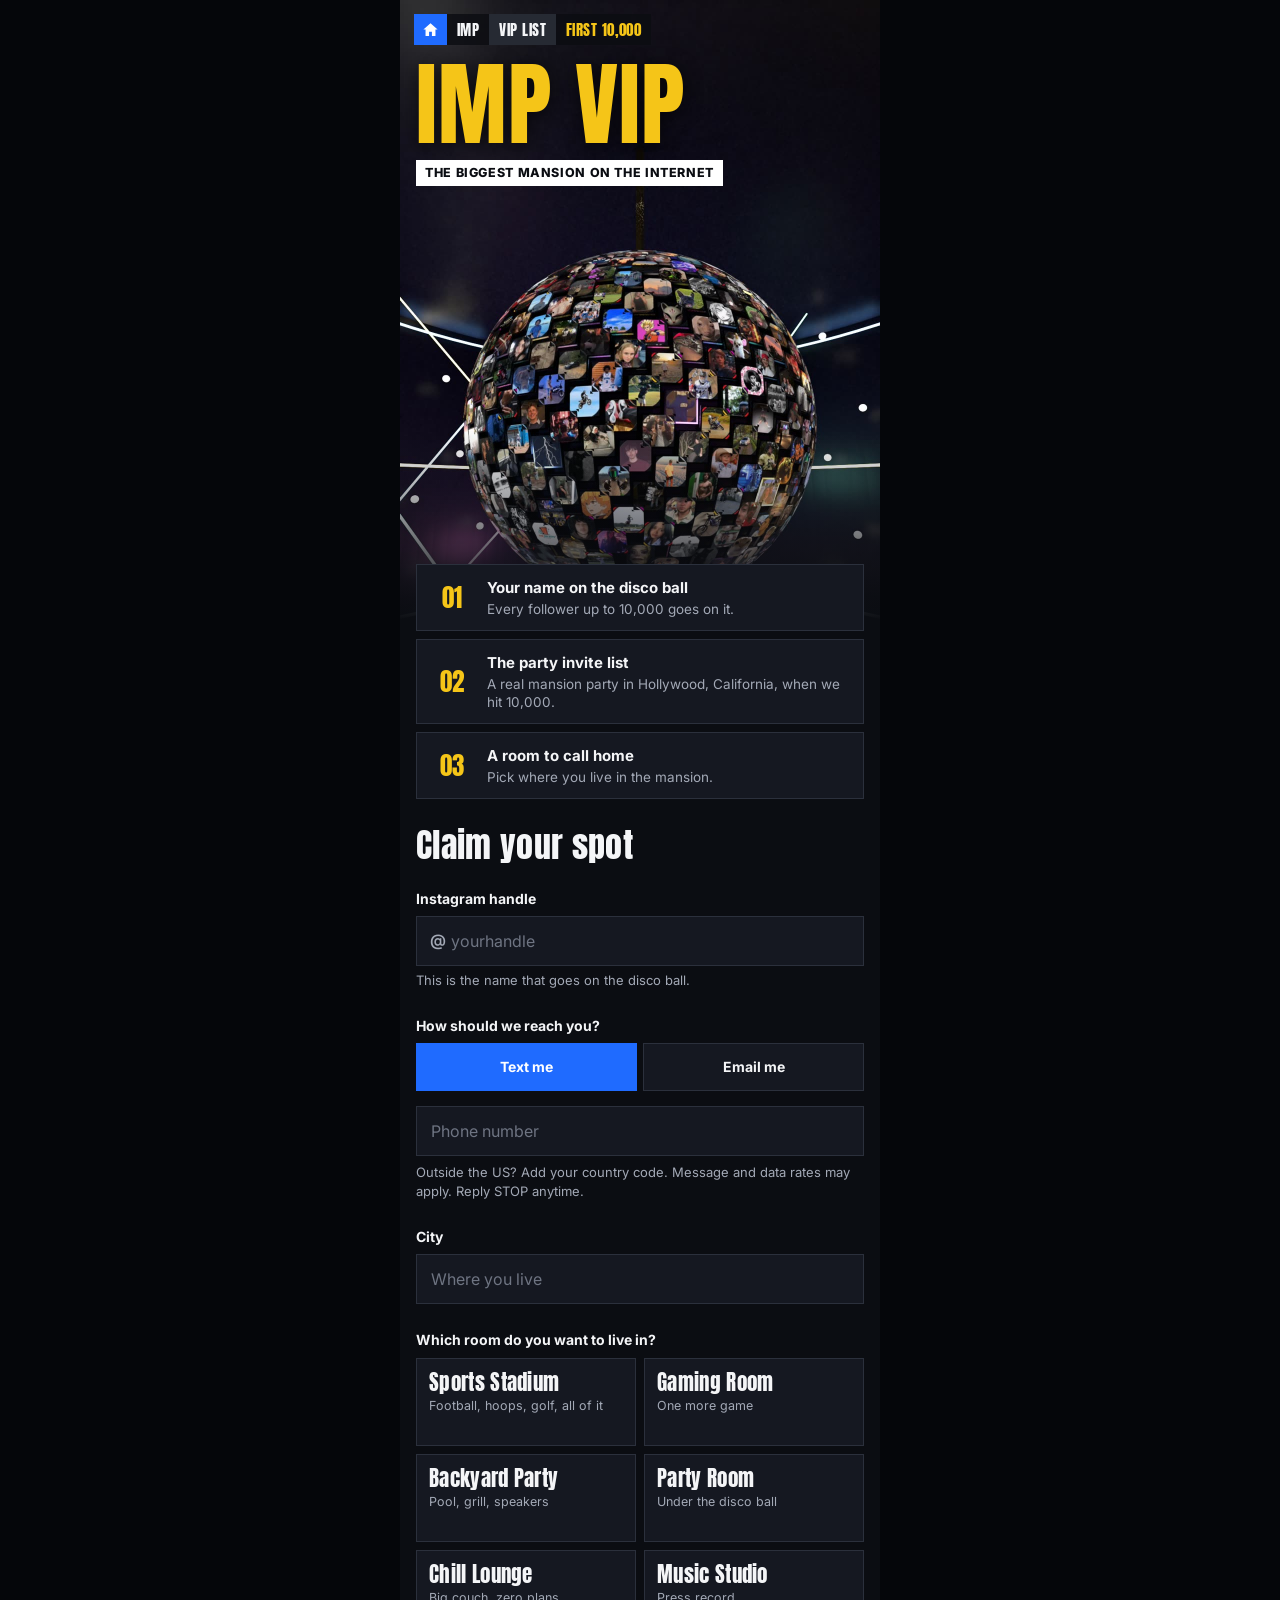
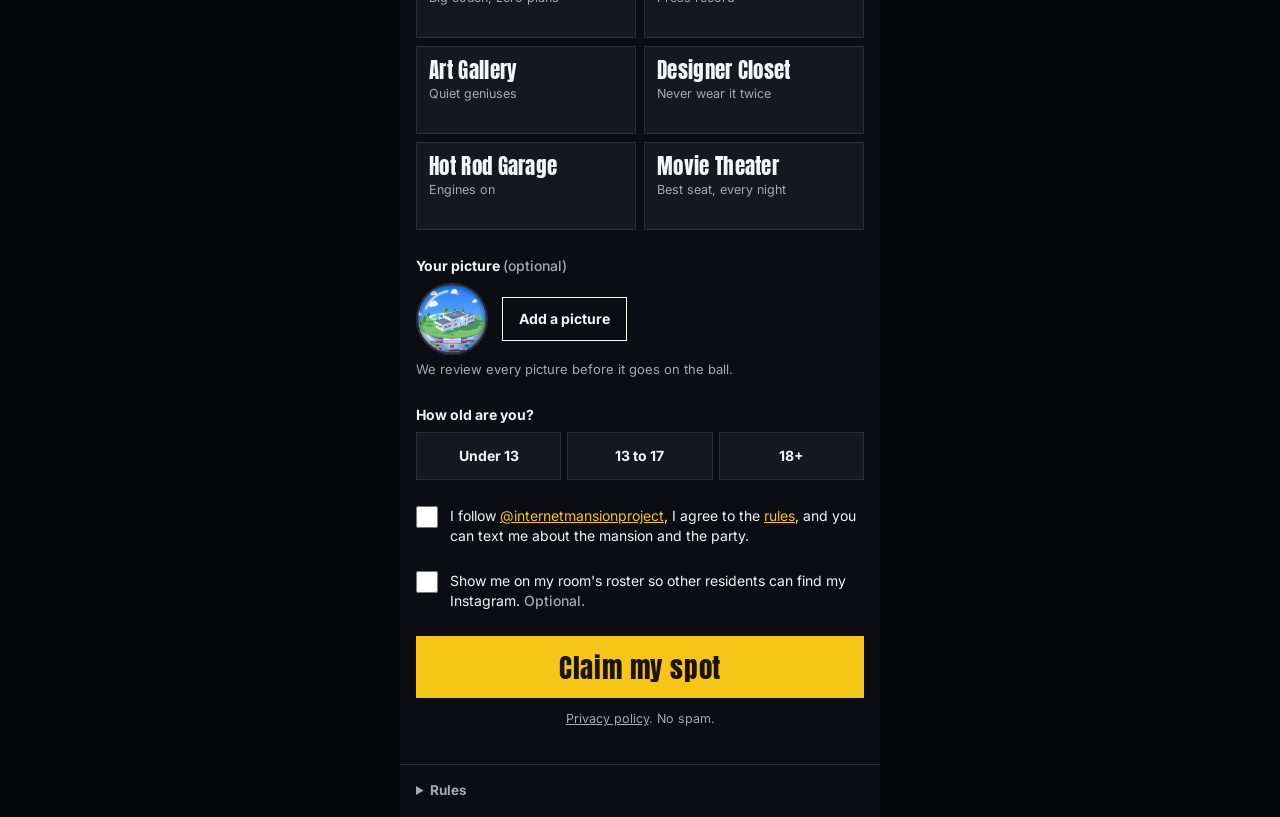
==== index.html @ 6a95fb9f "Publish the IMP VIP signup page Co-Authored-By: Claude Opus 5.5 <noreply@anthropic.com>" ====
<!DOCTYPE html>
<html lang="en">
<head>
<meta charset="utf-8">
<meta name="viewport" content="width=device-width, initial-scale=1, viewport-fit=cover">
<title>Become an IMP VIP | The Internet Mansion Project</title>
<meta name="description" content="The first 10,000 followers go on the giant disco ball and the invite list for a real mansion party in Hollywood.">
<meta property="og:title" content="Become an IMP VIP">
<meta property="og:description" content="The first 10,000 followers go on the giant disco ball and the invite list for a real mansion party in Hollywood.">
<meta property="og:image" content="https://internetmansionproject.com/assets/hero.jpg">
<meta property="og:url" content="https://internetmansionproject.com/">
<meta name="theme-color" content="#0b0d12">
<link rel="icon" href="assets/logo.jpg">
<link rel="preconnect" href="https://fonts.googleapis.com">
<link rel="preconnect" href="https://fonts.gstatic.com" crossorigin>
<link href="https://fonts.googleapis.com/css2?family=Anton&family=Inter:wght@400;500;600;700;800&display=swap" rel="stylesheet">
<style>
  :root {
    --ink: #0b0d12;
    --panel: #151821;
    --line: #2b303c;
    --muted: #a3a9b6;
    --text: #f4f5f7;
    --gold: #f5c518;
    --blue: #1f6bff;
    --red: #ff5a72;
    --display: "Anton", Impact, "Arial Narrow", sans-serif;
    --body: "Inter", -apple-system, BlinkMacSystemFont, "Segoe UI", sans-serif;
  }
  * { box-sizing: border-box; }
  html { -webkit-text-size-adjust: 100%; }
  body { margin: 0; background: #05060a; color: var(--text); font: 400 16px/1.45 var(--body); }
  .page { max-width: 480px; margin: 0 auto; background: var(--ink); min-height: 100vh; overflow: hidden; }
  [hidden] { display: none !important; }

  /* Hero: same big word + white label treatment as the videos */
  .hero { position: relative; height: 620px; background: #05060a url("assets/hero.jpg") center top / cover no-repeat; }
  .hero::after { content: ""; position: absolute; inset: auto 0 0 0; height: 190px; background: linear-gradient(to bottom, rgba(11,13,18,0), var(--ink)); }
  .hud { position: absolute; top: 14px; left: 14px; display: flex; align-items: stretch; font: 400 15px/1 var(--display); letter-spacing: .03em; z-index: 1; }
  .hud span { display: flex; align-items: center; padding: 8px 10px; background: rgba(11,13,18,.82); }
  .hud .home { background: var(--blue); padding: 6px 8px; }
  .hud .home svg { width: 17px; height: 17px; fill: #fff; }
  .hud .alt { background: #262a33; }
  .hud .gold { color: var(--gold); }
  .headline { position: absolute; top: 58px; left: 16px; right: 16px; z-index: 1; }
  h1 { margin: 0; font: 400 clamp(68px, 22vw, 92px)/1.02 var(--display); color: var(--gold); letter-spacing: .01em; text-shadow: 0 3px 18px rgba(0,0,0,.65); }
  .tag { display: inline-block; margin-top: 8px; padding: 4px 9px; background: #fff; color: #0b0d12; font-size: 12.5px; font-weight: 800; letter-spacing: .05em; text-transform: uppercase; }

  .perks { list-style: none; margin: -56px 0 0; padding: 0 16px; position: relative; z-index: 2; display: grid; gap: 8px; }
  .perks li { display: grid; grid-template-columns: 46px 1fr; gap: 12px; align-items: center; background: var(--panel); border: 1px solid var(--line); padding: 12px; }
  .perks b { display: block; font-size: 15px; font-weight: 700; }
  .perks small { display: block; color: var(--muted); font-size: 13.5px; line-height: 1.35; margin-top: 1px; }
  .perks i { font: 400 25px/1 var(--display); color: var(--gold); text-align: center; font-style: normal; }

  /* Form */
  form { padding: 28px 16px 36px; display: grid; gap: 26px; }
  .section-title { margin: 0; font: 400 34px/1.05 var(--display); letter-spacing: .01em; }
  .field { display: grid; gap: 7px; border: 0; margin: 0; padding: 0; min-width: 0; }
  label.name, legend.name { font-size: 14px; font-weight: 700; padding: 0; }
  legend.name { margin-bottom: 7px; }
  .opt { color: var(--muted); font-weight: 500; }
  .hint { color: var(--muted); font-size: 13px; margin: -2px 0 0; }
  input[type=text], input[type=email], input[type=tel] { width: 100%; height: 50px; padding: 0 14px; font: 500 16px var(--body); color: var(--text); background: var(--panel); border: 1px solid var(--line); border-radius: 0; outline: none; appearance: none; }
  input::placeholder { color: #6e7482; font-weight: 400; }
  input[type=text]:focus, input[type=email]:focus, input[type=tel]:focus { border-color: var(--gold); }
  .at { position: relative; }
  .at::before { content: "@"; position: absolute; left: 14px; top: 13px; color: var(--muted); font-weight: 600; }
  .at input { padding-left: 34px !important; }
  .err { display: none; color: var(--red); font-size: 13.5px; font-weight: 600; }
  .invalid > .err, .invalid .err { display: block; }
  .invalid input[type=text], .invalid input[type=email], .invalid input[type=tel] { border-color: var(--red); }

  /* Room tiles */
  .rooms { display: grid; grid-template-columns: 1fr 1fr; gap: 8px; }
  .room { position: relative; display: block; cursor: pointer; }
  .room input { position: absolute; opacity: 0; inset: 0; width: 100%; height: 100%; margin: 0; cursor: pointer; }
  .room div { min-height: 88px; height: 100%; padding: 12px; background: var(--panel); border: 1px solid var(--line); transition: background .12s, color .12s, border-color .12s; }
  .room b { display: block; font: 400 21px/1.08 var(--display); letter-spacing: .015em; }
  .room small { display: block; margin-top: 5px; color: var(--muted); font-size: 12.5px; line-height: 1.3; }
  .room input:checked + div { background: var(--gold); border-color: var(--gold); color: #1c1200; }
  .room input:checked + div small { color: #4d3c00; }
  .room input:focus-visible + div { outline: 2px solid #fff; outline-offset: 2px; }

  /* Age pills */
  .ages { display: grid; grid-template-columns: repeat(3, 1fr); gap: 6px; }
  .ages.two { grid-template-columns: repeat(2, 1fr); }
  .age { position: relative; }
  .age input { position: absolute; opacity: 0; inset: 0; width: 100%; height: 100%; margin: 0; cursor: pointer; }
  .age span { display: flex; align-items: center; justify-content: center; height: 48px; background: var(--panel); border: 1px solid var(--line); font-size: 14px; font-weight: 700; text-align: center; }
  .age input:checked + span { background: var(--blue); border-color: var(--blue); color: #fff; }
  .age input:focus-visible + span { outline: 2px solid #fff; outline-offset: 2px; }
  .notice { padding: 11px 12px; background: var(--panel); border-left: 3px solid var(--gold); font-size: 13.5px; line-height: 1.4; }
  .notice.stop { border-left-color: var(--red); }

  /* Picture */
  .pic { display: flex; align-items: center; gap: 14px; }
  .avatar { flex: 0 0 72px; width: 72px; height: 72px; border-radius: 50%; object-fit: cover; background: var(--panel); border: 2px solid var(--line); }
  .pic-btn { position: relative; display: inline-flex; align-items: center; height: 44px; padding: 0 16px; border: 1px solid #fff; font-size: 14px; font-weight: 700; cursor: pointer; }
  .pic-btn input { position: absolute; inset: 0; opacity: 0; cursor: pointer; width: 100%; }
  .pic-btn:focus-within { outline: 2px solid var(--gold); outline-offset: 2px; }

  /* Checks */
  .check { display: grid; grid-template-columns: 24px 1fr; gap: 10px; align-items: start; font-size: 14px; line-height: 1.4; cursor: pointer; }
  .check input { width: 22px; height: 22px; margin: 0; accent-color: var(--gold); }
  .check a { color: var(--gold); }

  .cta { width: 100%; height: 62px; border: 0; background: var(--gold); color: #1c1200; font: 400 27px/1 var(--display); letter-spacing: .03em; cursor: pointer; }
  .cta:active { transform: translateY(1px); }
  .cta:focus-visible { outline: 2px solid #fff; outline-offset: 2px; }
  .cta[disabled] { background: #3a3f4b; color: #8a8f9b; cursor: not-allowed; }
  .form-err { margin: -12px 0 0; color: var(--red); font-size: 14px; font-weight: 600; text-align: center; }
  .trap { position: absolute; left: -9999px; width: 1px; height: 1px; overflow: hidden; }
  .legal { margin: -14px 0 0; color: var(--muted); font-size: 12.5px; text-align: center; }
  .legal a { color: inherit; }

  /* Success */
  .done { padding: 28px 16px 44px; text-align: center; }
  .done h2 { margin: 0; font: 400 58px/1 var(--display); color: var(--gold); }
  .done > p { margin: 8px 0 20px; color: var(--muted); }
  .card { position: relative; overflow: hidden; aspect-ratio: 4 / 5; background: #05060a url("assets/hero.jpg") center 30% / cover; border: 2px solid var(--gold); text-align: left; }
  .card::after { content: ""; position: absolute; inset: 0; background: linear-gradient(to bottom, rgba(5,6,10,.62) 0, rgba(5,6,10,.08) 34%, rgba(5,6,10,.9) 72%); }
  .card > * { position: absolute; z-index: 1; }
  .card .top { top: 14px; left: 14px; right: 14px; font: 400 18px/1.15 var(--display); letter-spacing: .03em; }
  .card .vip { display: block; font-size: 58px; line-height: 1.02; color: var(--gold); }
  .card .who { left: 14px; right: 14px; bottom: 14px; display: grid; grid-template-columns: 70px 1fr; gap: 12px; align-items: center; }
  .card .who img { width: 70px; height: 70px; border-radius: 50%; object-fit: cover; border: 2px solid var(--gold); }
  .card .handle { display: block; font: 400 25px/1.1 var(--display); overflow-wrap: anywhere; }
  .card .lives { display: block; margin-top: 3px; font-size: 13px; font-weight: 600; }
  .card .invite { display: block; margin-top: 2px; font-size: 12.5px; color: var(--gold); font-weight: 700; }
  .next { margin: 18px 0 0; padding: 13px; background: var(--panel); border: 1px solid var(--line); font-size: 14.5px; font-weight: 600; }
  .rules { border-top: 1px solid var(--line); padding: 0 16px; color: var(--muted); font-size: 13.5px; }
  .rules summary { padding: 16px 0; font-weight: 700; cursor: pointer; }
  .rules ul { margin: 0; padding: 0 0 22px 18px; display: grid; gap: 8px; }
</style>
</head>
<body>
<div class="page">

  <div id="signup">
    <header class="hero">
      <div class="hud" aria-hidden="true">
        <span class="home"><svg viewBox="0 0 24 24"><path d="M12 3 2 12h3v9h5v-6h4v6h5v-9h3z"/></svg></span>
        <span>IMP</span><span class="alt">VIP LIST</span><span class="gold">FIRST 10,000</span>
      </div>
      <div class="headline">
        <h1>IMP VIP</h1>
        <span class="tag">The biggest mansion on the internet</span>
      </div>
    </header>

    <ul class="perks">
      <li><i>01</i><div><b>Your name on the disco ball</b><small>Every follower up to 10,000 goes on it.</small></div></li>
      <li><i>02</i><div><b>The party invite list</b><small>A real mansion party in Hollywood, California, when we hit 10,000.</small></div></li>
      <li><i>03</i><div><b>A room to call home</b><small>Pick where you live in the mansion.</small></div></li>
    </ul>

    <form id="form" novalidate>
      <h2 class="section-title">Claim your spot</h2>
      <div class="trap" aria-hidden="true"><label>Website <input id="website" type="text" tabindex="-1" autocomplete="off"></label></div>

      <div class="field" id="f-handle">
        <label class="name" for="handle">Instagram handle</label>
        <div class="at"><input id="handle" type="text" autocomplete="username" autocapitalize="none" autocorrect="off" spellcheck="false" placeholder="yourhandle" maxlength="60"></div>
        <p class="hint">This is the name that goes on the disco ball.</p>
        <span class="err">Enter a real Instagram handle.</span>
      </div>

      <fieldset class="field" id="f-contact">
        <legend class="name">How should we reach you?</legend>
        <div class="ages two">
          <label class="age"><input type="radio" name="contact" value="text" checked><span>Text me</span></label>
          <label class="age"><input type="radio" name="contact" value="email"><span>Email me</span></label>
        </div>
        <div id="phone-wrap" style="display:grid;gap:7px;margin-top:8px">
          <input id="phone" type="tel" autocomplete="tel" inputmode="tel" placeholder="Phone number" aria-label="Phone number" maxlength="24">
          <p class="hint" style="margin:0">Outside the US? Add your country code. Message and data rates may apply. Reply STOP anytime.</p>
          <span class="err">Enter a valid phone number.</span>
        </div>
        <div id="email-wrap" style="display:grid;gap:7px;margin-top:8px" hidden>
          <input id="email" type="email" autocomplete="email" inputmode="email" autocapitalize="none" placeholder="you@email.com" aria-label="Email">
          <span class="err">Enter a valid email.</span>
        </div>
      </fieldset>

      <div class="field" id="f-city">
        <label class="name" for="city">City</label>
        <input id="city" type="text" autocomplete="address-level2" placeholder="Where you live" maxlength="80">
        <span class="err">Enter your city.</span>
      </div>

      <fieldset class="field" id="f-room">
        <legend class="name">Which room do you want to live in?</legend>
        <div class="rooms" id="rooms"></div>
        <span class="err">Pick a room.</span>
      </fieldset>

      <div class="field" id="f-pic">
        <span class="name" style="font-size:14px;font-weight:700">Your picture <span class="opt">(optional)</span></span>
        <div class="pic">
          <img class="avatar" id="avatar" src="assets/logo.jpg" alt="">
          <label class="pic-btn"><span id="pic-label">Add a picture</span><input id="picture" type="file" accept="image/*" aria-label="Add a picture"></label>
        </div>
        <p class="hint">We review every picture before it goes on the ball.</p>
        <span class="err">That file isn't an image. Try another one.</span>
      </div>

      <fieldset class="field" id="f-age">
        <legend class="name">How old are you?</legend>
        <div class="ages">
          <label class="age"><input type="radio" name="age" value="under13"><span>Under 13</span></label>
          <label class="age"><input type="radio" name="age" value="13-17"><span>13 to 17</span></label>
          <label class="age"><input type="radio" name="age" value="18+"><span>18+</span></label>
        </div>
        <span class="err">Pick your age group.</span>
        <div class="notice" id="age-note" hidden></div>
      </fieldset>

      <div class="field" id="f-agree">
        <label class="check"><input id="agree" type="checkbox"><span>I follow <a href="https://www.instagram.com/internetmansionproject/" target="_blank" rel="noopener">@internetmansionproject</a>, I agree to the <a href="#rules" id="rules-link">rules</a>, and you can <span id="consent-verb">text</span> me about the mansion and the party.</span></label>
        <span class="err">Check this box to claim your spot.</span>
      </div>

      <label class="check"><input id="roster" type="checkbox"><span>Show me on my room's roster so other residents can find my Instagram. <span class="opt">Optional.</span></span></label>

      <button class="cta" id="submit" type="submit">Claim my spot</button>
      <p class="form-err" id="form-err" role="alert" hidden></p>
      <p class="legal"><a href="privacy.html">Privacy policy</a>. No spam.</p>
    </form>
  </div>

  <section class="done" id="done" hidden>
    <h2>You're in</h2>
    <p>Welcome to the mansion.</p>
    <div class="card">
      <div class="top">THE INTERNET MANSION PROJECT<span class="vip">IMP VIP</span></div>
      <div class="who">
        <img id="card-pic" src="assets/logo.jpg" alt="">
        <div>
          <span class="handle" id="card-handle"></span>
          <span class="lives" id="card-room"></span>
          <span class="invite" id="card-invite"></span>
        </div>
      </div>
    </div>
    <div class="next">Screenshot your card and post it to your story.</div>
  </section>

  <details class="rules" id="rules">
    <summary>Rules</summary>
    <ul>
      <li>The party only happens if IMP reaches 10,000 followers. Date and venue come later.</li>
      <li>It's an invite list with limited capacity. Joining the list doesn't guarantee entry.</li>
      <li>The party is 18+ with ID checked at the door. Any alcohol is 21+ only.</li>
      <li>You must be at least 13 to sign up.</li>
      <li>Disco ball spots are for the first 10,000 followers. We review every picture and can leave out any name or picture.</li>
      <li>Picking a room is your place in the community. It doesn't mean a room gets built for you.</li>
    </ul>
  </details>
</div>

<script>
  var ROOMS = [
    ["Sports Stadium", "Football, hoops, golf, all of it"],
    ["Gaming Room", "One more game"],
    ["Backyard Party", "Pool, grill, speakers"],
    ["Party Room", "Under the disco ball"],
    ["Chill Lounge", "Big couch, zero plans"],
    ["Music Studio", "Press record"],
    ["Art Gallery", "Quiet geniuses"],
    ["Designer Closet", "Never wear it twice"],
    ["Hot Rod Garage", "Engines on"],
    ["Movie Theater", "Best seat, every night"]
  ];
  var LOGO = "assets/logo.jpg";
  // The Apps Script web app URL. Empty means preview mode: nothing is sent anywhere.
  var ENDPOINT = "https://script.google.com/macros/s/AKfycbzrXaiwLzOEsHZmQ6K9aYMmTniFYCrApmrzUoanpTTBbgFFlmPjzmujxv4gRQELFUPA/exec";
  var $ = function (id) { return document.getElementById(id); };

  // Shrinks a picture to a small JPEG in the browser so uploads stay fast on phones.
  function shrinkPicture(file) {
    return new Promise(function (resolve, reject) {
      var url = URL.createObjectURL(file);
      var img = new Image();
      img.onload = function () {
        var scale = Math.min(1, 512 / Math.max(img.naturalWidth, img.naturalHeight));
        var canvas = document.createElement("canvas");
        canvas.width = Math.max(1, Math.round(img.naturalWidth * scale));
        canvas.height = Math.max(1, Math.round(img.naturalHeight * scale));
        canvas.getContext("2d").drawImage(img, 0, 0, canvas.width, canvas.height);
        URL.revokeObjectURL(url);
        resolve(canvas.toDataURL("image/jpeg", 0.82));
      };
      img.onerror = function () { URL.revokeObjectURL(url); reject(new Error("bad image")); };
      img.src = url;
    });
  }

  $("rooms").innerHTML = ROOMS.map(function (r) {
    return '<label class="room"><input type="radio" name="room" value="' + r[0] + '"><div><b>' + r[0] + '</b><small>' + r[1] + '</small></div></label>';
  }).join("");

  function cleanHandle(v) {
    return v.trim().replace(/^https?:\/\/(www\.)?instagram\.com\//i, "").replace(/^@/, "").replace(/[\/?].*$/, "").toLowerCase();
  }
  function picked(name) {
    var el = document.querySelector('input[name="' + name + '"]:checked');
    return el ? el.value : "";
  }
  function setInvalid(id, bad) {
    $(id).classList.toggle("invalid", bad);
    return bad;
  }

  // Text or email: only the chosen one is shown, checked and consented to.
  function syncContact() {
    var useText = picked("contact") === "text";
    $("phone-wrap").hidden = !useText;
    $("email-wrap").hidden = useText;
    $("consent-verb").textContent = useText ? "text" : "email";
    setInvalid("f-contact", false);
  }
  document.querySelectorAll('input[name="contact"]').forEach(function (r) {
    r.addEventListener("change", syncContact);
  });
  syncContact();

  $("rules-link").addEventListener("click", function (e) {
    e.preventDefault();
    $("rules").open = true;
    $("rules").scrollIntoView({ behavior: "smooth", block: "end" });
  });

  // Age rules: under 13 can't sign up; 13 to 17 can join but isn't on the party list.
  document.querySelectorAll('input[name="age"]').forEach(function (r) {
    r.addEventListener("change", function () {
      var note = $("age-note"), v = r.value;
      setInvalid("f-age", false);
      note.hidden = v === "18+";
      note.classList.toggle("stop", v === "under13");
      if (v === "under13") note.textContent = "You have to be at least 13 to sign up. You can still follow along and comment what we build next.";
      else note.textContent = "You'll get your spot on the disco ball and your room. The party itself is 18+, so you won't be on the invite list.";
      $("submit").disabled = v === "under13";
    });
  });

  var picUrl = null;
  $("picture").addEventListener("change", function (e) {
    var f = e.target.files[0];
    setInvalid("f-pic", false);
    if (!f) return;
    if (!/^image\//.test(f.type)) { e.target.value = ""; setInvalid("f-pic", true); return; }
    if (picUrl) URL.revokeObjectURL(picUrl);
    picUrl = URL.createObjectURL(f);
    $("avatar").src = picUrl;
    $("pic-label").textContent = "Change picture";
  });

  ["handle", "city"].forEach(function (id) {
    $(id).addEventListener("input", function () { setInvalid("f-" + id, false); });
  });
  ["phone", "email"].forEach(function (id) {
    $(id).addEventListener("input", function () { setInvalid("f-contact", false); });
  });
  $("rooms").addEventListener("change", function () { setInvalid("f-room", false); });
  $("agree").addEventListener("change", function () { setInvalid("f-agree", false); });

  $("form").addEventListener("submit", function (e) {
    e.preventDefault();
    var handle = cleanHandle($("handle").value);
    var age = picked("age");
    var room = picked("room");
    var useText = picked("contact") === "text";
    var phoneOk = /^\+?[\d\s().-]+$/.test($("phone").value.trim()) && $("phone").value.replace(/\D/g, "").length >= 10 && $("phone").value.replace(/\D/g, "").length <= 15;
    var emailOk = /^[^\s@]+@[^\s@]+\.[^\s@]{2,}$/.test($("email").value.trim());
    var bad = [
      setInvalid("f-handle", !/^(?!.*\.\.)(?!\.)(?!.*\.$)[a-z0-9._]{1,30}$/.test(handle)) && "handle",
      setInvalid("f-contact", !(useText ? phoneOk : emailOk)) && (useText ? "phone" : "email"),
      setInvalid("f-city", !$("city").value.trim()) && "city",
      setInvalid("f-room", !room) && "rooms",
      setInvalid("f-age", !age) && "f-age",
      setInvalid("f-agree", !$("agree").checked) && "agree"
    ].filter(Boolean);
    if (age === "under13") return;
    if (bad.length) {
      var first = $(bad[0]);
      first.scrollIntoView({ behavior: "smooth", block: "center" });
      if (first.focus) first.focus({ preventScroll: true });
      return;
    }
    function showCard() {
      $("card-handle").textContent = "@" + handle;
      $("card-room").textContent = "Room: " + room;
      $("card-invite").textContent = age === "18+" ? "On the party invite list" : "On the disco ball";
      $("card-pic").src = picUrl || LOGO;
      $("signup").hidden = true;
      $("done").hidden = false;
      window.scrollTo(0, 0);
    }
    if (!ENDPOINT) { showCard(); return; }

    var btn = $("submit");
    var err = $("form-err");
    err.hidden = true;
    btn.disabled = true;
    btn.textContent = "Saving...";
    var file = $("picture").files[0];
    (file ? shrinkPicture(file) : Promise.resolve("")).then(function (picture) {
      var ctl = new AbortController();
      var timer = setTimeout(function () { ctl.abort(); }, 45000);
      // Sent as plain text so the browser goes straight to Apps Script, which can't answer preflight checks.
      return fetch(ENDPOINT, {
        method: "POST",
        signal: ctl.signal,
        headers: { "Content-Type": "text/plain;charset=utf-8" },
        body: JSON.stringify({
          handle: handle, contact: useText ? "text" : "email",
          phone: useText ? $("phone").value.trim() : "", email: useText ? "" : $("email").value.trim(),
          city: $("city").value.trim(), room: room, age: age, agree: $("agree").checked,
          roster: $("roster").checked, picture: picture, website: $("website").value
        })
      }).then(function (r) { clearTimeout(timer); return r.json(); });
    }).then(function (res) {
      if (!res.ok) throw new Error(res.error || "");
      showCard();
    }).catch(function (e) {
      var msg = e && e.message;
      var friendly = msg && !/fetch|network|abort|json|load failed|bad image/i.test(msg);
      err.textContent = friendly ? msg : "That didn't go through. Check your connection and try again.";
      err.hidden = false;
    }).then(function () {
      btn.disabled = false;
      btn.textContent = "Claim my spot";
    });
  });
</script>
</body>
</html>
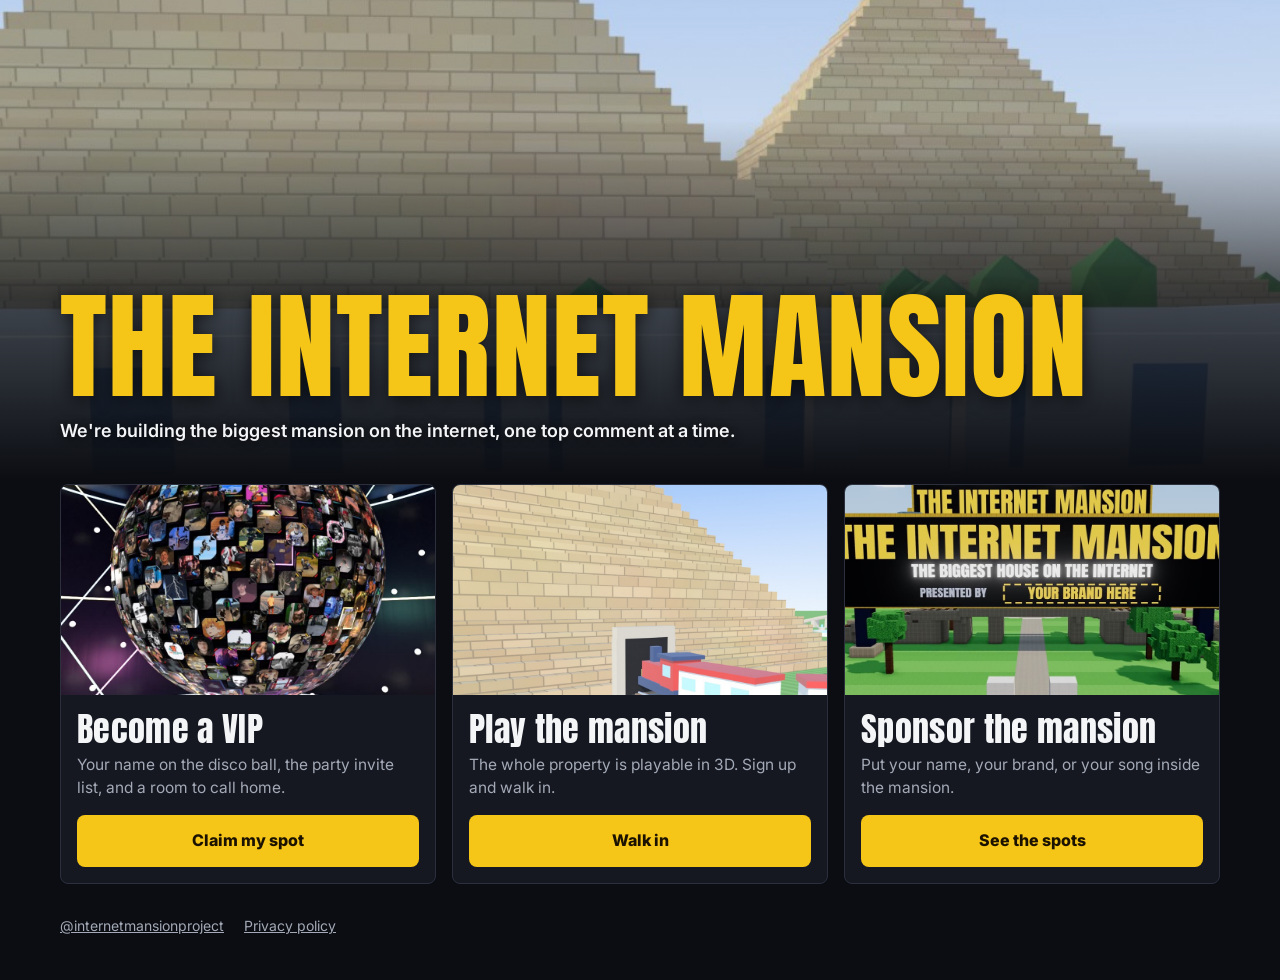
==== commit 9a3a7308: "Make the main page a landing page with doors to VIP, the world, and sponsors The RSVP page moves to " ====
--- a/index.html
+++ b/index.html
@@ -3,11 +3,11 @@
 <head>
 <meta charset="utf-8">
 <meta name="viewport" content="width=device-width, initial-scale=1, viewport-fit=cover">
-<title>Become an IMP VIP | The Internet Mansion Project</title>
-<meta name="description" content="The first 10,000 followers go on the giant disco ball and the invite list for a real mansion party in Hollywood.">
-<meta property="og:title" content="Become an IMP VIP">
-<meta property="og:description" content="The first 10,000 followers go on the giant disco ball and the invite list for a real mansion party in Hollywood.">
-<meta property="og:image" content="https://internetmansionproject.com/assets/hero.jpg">
+<title>The Internet Mansion Project</title>
+<meta name="description" content="We're building the biggest mansion on the internet, one top comment at a time.">
+<meta property="og:title" content="The Internet Mansion Project">
+<meta property="og:description" content="We're building the biggest mansion on the internet, one top comment at a time.">
+<meta property="og:image" content="https://internetmansionproject.com/assets/mansion.jpg">
 <meta property="og:url" content="https://internetmansionproject.com/">
 <meta name="theme-color" content="#0b0d12">
 <link rel="icon" href="assets/logo.jpg">
@@ -22,416 +22,79 @@
     --muted: #a3a9b6;
     --text: #f4f5f7;
     --gold: #f5c518;
-    --blue: #1f6bff;
-    --red: #ff5a72;
     --display: "Anton", Impact, "Arial Narrow", sans-serif;
     --body: "Inter", -apple-system, BlinkMacSystemFont, "Segoe UI", sans-serif;
   }
   * { box-sizing: border-box; }
   html { -webkit-text-size-adjust: 100%; }
-  body { margin: 0; background: #05060a; color: var(--text); font: 400 16px/1.45 var(--body); }
-  .page { max-width: 480px; margin: 0 auto; background: var(--ink); min-height: 100vh; overflow: hidden; }
-  [hidden] { display: none !important; }
+  body { margin: 0; background: var(--ink); color: var(--text); font: 400 16px/1.45 var(--body); }
+  a { color: inherit; }
+  img { display: block; width: 100%; }
 
-  /* Hero: same big word + white label treatment as the videos */
-  .hero { position: relative; height: 620px; background: #05060a url("assets/hero.jpg") center top / cover no-repeat; }
-  .hero::after { content: ""; position: absolute; inset: auto 0 0 0; height: 190px; background: linear-gradient(to bottom, rgba(11,13,18,0), var(--ink)); }
-  .hud { position: absolute; top: 14px; left: 14px; display: flex; align-items: stretch; font: 400 15px/1 var(--display); letter-spacing: .03em; z-index: 1; }
-  .hud span { display: flex; align-items: center; padding: 8px 10px; background: rgba(11,13,18,.82); }
-  .hud .home { background: var(--blue); padding: 6px 8px; }
-  .hud .home svg { width: 17px; height: 17px; fill: #fff; }
-  .hud .alt { background: #262a33; }
-  .hud .gold { color: var(--gold); }
-  .headline { position: absolute; top: 58px; left: 16px; right: 16px; z-index: 1; }
-  h1 { margin: 0; font: 400 clamp(68px, 22vw, 92px)/1.02 var(--display); color: var(--gold); letter-spacing: .01em; text-shadow: 0 3px 18px rgba(0,0,0,.65); }
-  .tag { display: inline-block; margin-top: 8px; padding: 4px 9px; background: #fff; color: #0b0d12; font-size: 12.5px; font-weight: 800; letter-spacing: .05em; text-transform: uppercase; }
+  .hero { position: relative; display: flex; flex-direction: column; justify-content: flex-end; min-height: 500px; padding: 24px 16px 28px; background: #05060a url("assets/mansion.jpg") center 45% / cover no-repeat; }
+  .hero::after { content: ""; position: absolute; inset: 0; background: linear-gradient(to bottom, rgba(11,13,18,.05) 25%, rgba(11,13,18,.72) 62%, var(--ink) 100%); }
+  .hero > * { position: relative; z-index: 1; }
+  h1 { margin: 0; font: 400 clamp(62px, 19vw, 118px)/1.02 var(--display); color: var(--gold); letter-spacing: .01em; text-shadow: 0 3px 18px rgba(0,0,0,.65); }
+  .lead { margin: 12px 0 0; font-size: 18px; font-weight: 600; text-shadow: 0 1px 10px rgba(0,0,0,.8); }
 
-  .perks { list-style: none; margin: -56px 0 0; padding: 0 16px; position: relative; z-index: 2; display: grid; gap: 8px; }
-  .perks li { display: grid; grid-template-columns: 46px 1fr; gap: 12px; align-items: center; background: var(--panel); border: 1px solid var(--line); padding: 12px; }
-  .perks b { display: block; font-size: 15px; font-weight: 700; }
-  .perks small { display: block; color: var(--muted); font-size: 13.5px; line-height: 1.35; margin-top: 1px; }
-  .perks i { font: 400 25px/1 var(--display); color: var(--gold); text-align: center; font-style: normal; }
+  .doors { display: grid; gap: 12px; padding: 4px 16px 0; }
+  .door { display: flex; flex-direction: column; overflow: hidden; background: var(--panel); border: 1px solid var(--line); border-radius: 8px; text-decoration: none; }
+  a.door:hover { border-color: var(--gold); }
+  a.door:focus-visible, .cta:focus-visible, footer a:focus-visible { outline: 3px solid #fff; outline-offset: 2px; }
+  .door img { height: auto; aspect-ratio: 16 / 9; object-fit: cover; }
+  .door img.vip-pic { object-position: center 55%; }
+  .door-body { display: flex; flex: 1; flex-direction: column; padding: 16px; }
+  h2 { margin: 0; font: 400 34px/1.08 var(--display); letter-spacing: .01em; }
+  .door p { margin: 6px 0 16px; color: var(--muted); font-size: 15.5px; }
+  .cta { display: flex; align-items: center; justify-content: center; min-height: 52px; margin-top: auto; padding: 10px 14px; border-radius: 8px; background: var(--gold); color: #1c1200; font: 800 16px/1.2 var(--body); text-align: center; text-decoration: none; }
 
-  /* Form */
-  form { padding: 28px 16px 36px; display: grid; gap: 26px; }
-  .section-title { margin: 0; font: 400 34px/1.05 var(--display); letter-spacing: .01em; }
-  .field { display: grid; gap: 7px; border: 0; margin: 0; padding: 0; min-width: 0; }
-  label.name, legend.name { font-size: 14px; font-weight: 700; padding: 0; }
-  legend.name { margin-bottom: 7px; }
-  .opt { color: var(--muted); font-weight: 500; }
-  .hint { color: var(--muted); font-size: 13px; margin: -2px 0 0; }
-  input[type=text], input[type=email], input[type=tel] { width: 100%; height: 50px; padding: 0 14px; font: 500 16px var(--body); color: var(--text); background: var(--panel); border: 1px solid var(--line); border-radius: 0; outline: none; appearance: none; }
-  input::placeholder { color: #6e7482; font-weight: 400; }
-  input[type=text]:focus, input[type=email]:focus, input[type=tel]:focus { border-color: var(--gold); }
-  .at { position: relative; }
-  .at::before { content: "@"; position: absolute; left: 14px; top: 13px; color: var(--muted); font-weight: 600; }
-  .at input { padding-left: 34px !important; }
-  .err { display: none; color: var(--red); font-size: 13.5px; font-weight: 600; }
-  .invalid > .err, .invalid .err { display: block; }
-  .invalid input[type=text], .invalid input[type=email], .invalid input[type=tel] { border-color: var(--red); }
+  footer { display: flex; flex-wrap: wrap; gap: 8px 20px; padding: 28px 16px 40px; color: var(--muted); font-size: 14px; }
 
-  /* Room tiles */
-  .rooms { display: grid; grid-template-columns: 1fr 1fr; gap: 8px; }
-  .room { position: relative; display: block; cursor: pointer; }
-  .room input { position: absolute; opacity: 0; inset: 0; width: 100%; height: 100%; margin: 0; cursor: pointer; }
-  .room div { min-height: 88px; height: 100%; padding: 12px; background: var(--panel); border: 1px solid var(--line); transition: background .12s, color .12s, border-color .12s; }
-  .room b { display: block; font: 400 21px/1.08 var(--display); letter-spacing: .015em; }
-  .room small { display: block; margin-top: 5px; color: var(--muted); font-size: 12.5px; line-height: 1.3; }
-  .room input:checked + div { background: var(--gold); border-color: var(--gold); color: #1c1200; }
-  .room input:checked + div small { color: #4d3c00; }
-  .room input:focus-visible + div { outline: 2px solid #fff; outline-offset: 2px; }
-
-  /* Age pills */
-  .ages { display: grid; grid-template-columns: repeat(3, 1fr); gap: 6px; }
-  .ages.two { grid-template-columns: repeat(2, 1fr); }
-  .age { position: relative; }
-  .age input { position: absolute; opacity: 0; inset: 0; width: 100%; height: 100%; margin: 0; cursor: pointer; }
-  .age span { display: flex; align-items: center; justify-content: center; height: 48px; background: var(--panel); border: 1px solid var(--line); font-size: 14px; font-weight: 700; text-align: center; }
-  .age input:checked + span { background: var(--blue); border-color: var(--blue); color: #fff; }
-  .age input:focus-visible + span { outline: 2px solid #fff; outline-offset: 2px; }
-  .notice { padding: 11px 12px; background: var(--panel); border-left: 3px solid var(--gold); font-size: 13.5px; line-height: 1.4; }
-  .notice.stop { border-left-color: var(--red); }
-
-  /* Picture */
-  .pic { display: flex; align-items: center; gap: 14px; }
-  .avatar { flex: 0 0 72px; width: 72px; height: 72px; border-radius: 50%; object-fit: cover; background: var(--panel); border: 2px solid var(--line); }
-  .pic-btn { position: relative; display: inline-flex; align-items: center; height: 44px; padding: 0 16px; border: 1px solid #fff; font-size: 14px; font-weight: 700; cursor: pointer; }
-  .pic-btn input { position: absolute; inset: 0; opacity: 0; cursor: pointer; width: 100%; }
-  .pic-btn:focus-within { outline: 2px solid var(--gold); outline-offset: 2px; }
-
-  /* Checks */
-  .check { display: grid; grid-template-columns: 24px 1fr; gap: 10px; align-items: start; font-size: 14px; line-height: 1.4; cursor: pointer; }
-  .check input { width: 22px; height: 22px; margin: 0; accent-color: var(--gold); }
-  .check a { color: var(--gold); }
-
-  .cta { width: 100%; height: 62px; border: 0; background: var(--gold); color: #1c1200; font: 400 27px/1 var(--display); letter-spacing: .03em; cursor: pointer; }
-  .cta:active { transform: translateY(1px); }
-  .cta:focus-visible { outline: 2px solid #fff; outline-offset: 2px; }
-  .cta[disabled] { background: #3a3f4b; color: #8a8f9b; cursor: not-allowed; }
-  .form-err { margin: -12px 0 0; color: var(--red); font-size: 14px; font-weight: 600; text-align: center; }
-  .trap { position: absolute; left: -9999px; width: 1px; height: 1px; overflow: hidden; }
-  .legal { margin: -14px 0 0; color: var(--muted); font-size: 12.5px; text-align: center; }
-  .legal a { color: inherit; }
-
-  /* Success */
-  .done { padding: 28px 16px 44px; text-align: center; }
-  .done h2 { margin: 0; font: 400 58px/1 var(--display); color: var(--gold); }
-  .done > p { margin: 8px 0 20px; color: var(--muted); }
-  .card { position: relative; overflow: hidden; aspect-ratio: 4 / 5; background: #05060a url("assets/hero.jpg") center 30% / cover; border: 2px solid var(--gold); text-align: left; }
-  .card::after { content: ""; position: absolute; inset: 0; background: linear-gradient(to bottom, rgba(5,6,10,.62) 0, rgba(5,6,10,.08) 34%, rgba(5,6,10,.9) 72%); }
-  .card > * { position: absolute; z-index: 1; }
-  .card .top { top: 14px; left: 14px; right: 14px; font: 400 18px/1.15 var(--display); letter-spacing: .03em; }
-  .card .vip { display: block; font-size: 58px; line-height: 1.02; color: var(--gold); }
-  .card .who { left: 14px; right: 14px; bottom: 14px; display: grid; grid-template-columns: 70px 1fr; gap: 12px; align-items: center; }
-  .card .who img { width: 70px; height: 70px; border-radius: 50%; object-fit: cover; border: 2px solid var(--gold); }
-  .card .handle { display: block; font: 400 25px/1.1 var(--display); overflow-wrap: anywhere; }
-  .card .lives { display: block; margin-top: 3px; font-size: 13px; font-weight: 600; }
-  .card .invite { display: block; margin-top: 2px; font-size: 12.5px; color: var(--gold); font-weight: 700; }
-  .next { margin: 18px 0 0; padding: 13px; background: var(--panel); border: 1px solid var(--line); font-size: 14.5px; font-weight: 600; }
-  .rules { border-top: 1px solid var(--line); padding: 0 16px; color: var(--muted); font-size: 13.5px; }
-  .rules summary { padding: 16px 0; font-weight: 700; cursor: pointer; }
-  .rules ul { margin: 0; padding: 0 0 22px 18px; display: grid; gap: 8px; }
+  @media (min-width: 860px) {
+    .hero { min-height: 480px; padding: 40px max(24px, calc((100vw - 1160px) / 2)) 36px; }
+    .doors { grid-template-columns: repeat(3, 1fr); gap: 16px; max-width: 1208px; margin: 0 auto; padding: 4px 24px 0; }
+    footer { max-width: 1208px; margin: 0 auto; padding: 32px 24px 44px; }
+  }
 </style>
 </head>
 <body>
-<div class="page">
+<header class="hero">
+  <h1>THE INTERNET MANSION</h1>
+  <p class="lead">We're building the biggest mansion on the internet, one top comment at a time.</p>
+</header>
 
-  <div id="signup">
-    <header class="hero">
-      <div class="hud" aria-hidden="true">
-        <span class="home"><svg viewBox="0 0 24 24"><path d="M12 3 2 12h3v9h5v-6h4v6h5v-9h3z"/></svg></span>
-        <span>IMP</span><span class="alt">VIP LIST</span><span class="gold">FIRST 10,000</span>
-      </div>
-      <div class="headline">
-        <h1>IMP VIP</h1>
-        <span class="tag">The biggest mansion on the internet</span>
-      </div>
-    </header>
+<main class="doors">
+  <a class="door" href="vip/">
+    <img class="vip-pic" src="assets/hero.jpg" width="960" height="540" alt="The giant disco ball covered in follower pictures">
+    <div class="door-body">
+      <h2>Become a VIP</h2>
+      <p>Your name on the disco ball, the party invite list, and a room to call home.</p>
+      <span class="cta">Claim my spot</span>
+    </div>
+  </a>
 
-    <ul class="perks">
-      <li><i>01</i><div><b>Your name on the disco ball</b><small>Every follower up to 10,000 goes on it.</small></div></li>
-      <li><i>02</i><div><b>The party invite list</b><small>A real mansion party in Hollywood, California, when we hit 10,000.</small></div></li>
-      <li><i>03</i><div><b>A room to call home</b><small>Pick where you live in the mansion.</small></div></li>
-    </ul>
+  <a class="door" href="https://internetmansionproject.com/world/">
+    <img src="assets/world.jpg" width="1080" height="860" alt="A pyramid and a train on the mansion property" loading="lazy">
+    <div class="door-body">
+      <h2>Play the mansion</h2>
+      <p>The whole property is playable in 3D. Sign up and walk in.</p>
+      <span class="cta">Walk in</span>
+    </div>
+  </a>
 
-    <form id="form" novalidate>
-      <h2 class="section-title">Claim your spot</h2>
-      <div class="trap" aria-hidden="true"><label>Website <input id="website" type="text" tabindex="-1" autocomplete="off"></label></div>
+  <a class="door" href="sponsor/">
+    <img src="assets/sign.jpg" width="960" height="640" alt="The giant Internet Mansion sign with an empty presented-by spot" loading="lazy">
+    <div class="door-body">
+      <h2>Sponsor the mansion</h2>
+      <p>Put your name, your brand, or your song inside the mansion.</p>
+      <span class="cta">See the spots</span>
+    </div>
+  </a>
+</main>
 
-      <div class="field" id="f-handle">
-        <label class="name" for="handle">Instagram handle</label>
-        <div class="at"><input id="handle" type="text" autocomplete="username" autocapitalize="none" autocorrect="off" spellcheck="false" placeholder="yourhandle" maxlength="60"></div>
-        <p class="hint">This is the name that goes on the disco ball.</p>
-        <span class="err">Enter a real Instagram handle.</span>
-      </div>
-
-      <fieldset class="field" id="f-contact">
-        <legend class="name">How should we reach you?</legend>
-        <div class="ages two">
-          <label class="age"><input type="radio" name="contact" value="text" checked><span>Text me</span></label>
-          <label class="age"><input type="radio" name="contact" value="email"><span>Email me</span></label>
-        </div>
-        <div id="phone-wrap" style="display:grid;gap:7px;margin-top:8px">
-          <input id="phone" type="tel" autocomplete="tel" inputmode="tel" placeholder="Phone number" aria-label="Phone number" maxlength="24">
-          <p class="hint" style="margin:0">Outside the US? Add your country code. Message and data rates may apply. Reply STOP anytime.</p>
-          <span class="err">Enter a valid phone number.</span>
-        </div>
-        <div id="email-wrap" style="display:grid;gap:7px;margin-top:8px" hidden>
-          <input id="email" type="email" autocomplete="email" inputmode="email" autocapitalize="none" placeholder="you@email.com" aria-label="Email">
-          <span class="err">Enter a valid email.</span>
-        </div>
-      </fieldset>
-
-      <div class="field" id="f-city">
-        <label class="name" for="city">City</label>
-        <input id="city" type="text" autocomplete="address-level2" placeholder="Where you live" maxlength="80">
-        <span class="err">Enter your city.</span>
-      </div>
-
-      <fieldset class="field" id="f-room">
-        <legend class="name">Which room do you want to live in?</legend>
-        <div class="rooms" id="rooms"></div>
-        <span class="err">Pick a room.</span>
-      </fieldset>
-
-      <div class="field" id="f-pic">
-        <span class="name" style="font-size:14px;font-weight:700">Your picture <span class="opt">(optional)</span></span>
-        <div class="pic">
-          <img class="avatar" id="avatar" src="assets/logo.jpg" alt="">
-          <label class="pic-btn"><span id="pic-label">Add a picture</span><input id="picture" type="file" accept="image/*" aria-label="Add a picture"></label>
-        </div>
-        <p class="hint">We review every picture before it goes on the ball.</p>
-        <span class="err">That file isn't an image. Try another one.</span>
-      </div>
-
-      <fieldset class="field" id="f-age">
-        <legend class="name">How old are you?</legend>
-        <div class="ages">
-          <label class="age"><input type="radio" name="age" value="under13"><span>Under 13</span></label>
-          <label class="age"><input type="radio" name="age" value="13-17"><span>13 to 17</span></label>
-          <label class="age"><input type="radio" name="age" value="18+"><span>18+</span></label>
-        </div>
-        <span class="err">Pick your age group.</span>
-        <div class="notice" id="age-note" hidden></div>
-      </fieldset>
-
-      <div class="field" id="f-agree">
-        <label class="check"><input id="agree" type="checkbox"><span>I follow <a href="https://www.instagram.com/internetmansionproject/" target="_blank" rel="noopener">@internetmansionproject</a>, I agree to the <a href="#rules" id="rules-link">rules</a>, and you can <span id="consent-verb">text</span> me about the mansion and the party.</span></label>
-        <span class="err">Check this box to claim your spot.</span>
-      </div>
-
-      <label class="check"><input id="roster" type="checkbox"><span>Show me on my room's roster so other residents can find my Instagram. <span class="opt">Optional.</span></span></label>
-
-      <button class="cta" id="submit" type="submit">Claim my spot</button>
-      <p class="form-err" id="form-err" role="alert" hidden></p>
-      <p class="legal"><a href="privacy.html">Privacy policy</a>. No spam.</p>
-    </form>
-  </div>
-
-  <section class="done" id="done" hidden>
-    <h2>You're in</h2>
-    <p>Welcome to the mansion.</p>
-    <div class="card">
-      <div class="top">THE INTERNET MANSION PROJECT<span class="vip">IMP VIP</span></div>
-      <div class="who">
-        <img id="card-pic" src="assets/logo.jpg" alt="">
-        <div>
-          <span class="handle" id="card-handle"></span>
-          <span class="lives" id="card-room"></span>
-          <span class="invite" id="card-invite"></span>
-        </div>
-      </div>
-    </div>
-    <div class="next">Screenshot your card and post it to your story.</div>
-  </section>
-
-  <details class="rules" id="rules">
-    <summary>Rules</summary>
-    <ul>
-      <li>The party only happens if IMP reaches 10,000 followers. Date and venue come later.</li>
-      <li>It's an invite list with limited capacity. Joining the list doesn't guarantee entry.</li>
-      <li>The party is 18+ with ID checked at the door. Any alcohol is 21+ only.</li>
-      <li>You must be at least 13 to sign up.</li>
-      <li>Disco ball spots are for the first 10,000 followers. We review every picture and can leave out any name or picture.</li>
-      <li>Picking a room is your place in the community. It doesn't mean a room gets built for you.</li>
-    </ul>
-  </details>
-</div>
-
-<script>
-  var ROOMS = [
-    ["Sports Stadium", "Football, hoops, golf, all of it"],
-    ["Gaming Room", "One more game"],
-    ["Backyard Party", "Pool, grill, speakers"],
-    ["Party Room", "Under the disco ball"],
-    ["Chill Lounge", "Big couch, zero plans"],
-    ["Music Studio", "Press record"],
-    ["Art Gallery", "Quiet geniuses"],
-    ["Designer Closet", "Never wear it twice"],
-    ["Hot Rod Garage", "Engines on"],
-    ["Movie Theater", "Best seat, every night"]
-  ];
-  var LOGO = "assets/logo.jpg";
-  // The Apps Script web app URL. Empty means preview mode: nothing is sent anywhere.
-  var ENDPOINT = "https://script.google.com/macros/s/AKfycbzrXaiwLzOEsHZmQ6K9aYMmTniFYCrApmrzUoanpTTBbgFFlmPjzmujxv4gRQELFUPA/exec";
-  var $ = function (id) { return document.getElementById(id); };
-
-  // Shrinks a picture to a small JPEG in the browser so uploads stay fast on phones.
-  function shrinkPicture(file) {
-    return new Promise(function (resolve, reject) {
-      var url = URL.createObjectURL(file);
-      var img = new Image();
-      img.onload = function () {
-        var scale = Math.min(1, 512 / Math.max(img.naturalWidth, img.naturalHeight));
-        var canvas = document.createElement("canvas");
-        canvas.width = Math.max(1, Math.round(img.naturalWidth * scale));
-        canvas.height = Math.max(1, Math.round(img.naturalHeight * scale));
-        canvas.getContext("2d").drawImage(img, 0, 0, canvas.width, canvas.height);
-        URL.revokeObjectURL(url);
-        resolve(canvas.toDataURL("image/jpeg", 0.82));
-      };
-      img.onerror = function () { URL.revokeObjectURL(url); reject(new Error("bad image")); };
-      img.src = url;
-    });
-  }
-
-  $("rooms").innerHTML = ROOMS.map(function (r) {
-    return '<label class="room"><input type="radio" name="room" value="' + r[0] + '"><div><b>' + r[0] + '</b><small>' + r[1] + '</small></div></label>';
-  }).join("");
-
-  function cleanHandle(v) {
-    return v.trim().replace(/^https?:\/\/(www\.)?instagram\.com\//i, "").replace(/^@/, "").replace(/[\/?].*$/, "").toLowerCase();
-  }
-  function picked(name) {
-    var el = document.querySelector('input[name="' + name + '"]:checked');
-    return el ? el.value : "";
-  }
-  function setInvalid(id, bad) {
-    $(id).classList.toggle("invalid", bad);
-    return bad;
-  }
-
-  // Text or email: only the chosen one is shown, checked and consented to.
-  function syncContact() {
-    var useText = picked("contact") === "text";
-    $("phone-wrap").hidden = !useText;
-    $("email-wrap").hidden = useText;
-    $("consent-verb").textContent = useText ? "text" : "email";
-    setInvalid("f-contact", false);
-  }
-  document.querySelectorAll('input[name="contact"]').forEach(function (r) {
-    r.addEventListener("change", syncContact);
-  });
-  syncContact();
-
-  $("rules-link").addEventListener("click", function (e) {
-    e.preventDefault();
-    $("rules").open = true;
-    $("rules").scrollIntoView({ behavior: "smooth", block: "end" });
-  });
-
-  // Age rules: under 13 can't sign up; 13 to 17 can join but isn't on the party list.
-  document.querySelectorAll('input[name="age"]').forEach(function (r) {
-    r.addEventListener("change", function () {
-      var note = $("age-note"), v = r.value;
-      setInvalid("f-age", false);
-      note.hidden = v === "18+";
-      note.classList.toggle("stop", v === "under13");
-      if (v === "under13") note.textContent = "You have to be at least 13 to sign up. You can still follow along and comment what we build next.";
-      else note.textContent = "You'll get your spot on the disco ball and your room. The party itself is 18+, so you won't be on the invite list.";
-      $("submit").disabled = v === "under13";
-    });
-  });
-
-  var picUrl = null;
-  $("picture").addEventListener("change", function (e) {
-    var f = e.target.files[0];
-    setInvalid("f-pic", false);
-    if (!f) return;
-    if (!/^image\//.test(f.type)) { e.target.value = ""; setInvalid("f-pic", true); return; }
-    if (picUrl) URL.revokeObjectURL(picUrl);
-    picUrl = URL.createObjectURL(f);
-    $("avatar").src = picUrl;
-    $("pic-label").textContent = "Change picture";
-  });
-
-  ["handle", "city"].forEach(function (id) {
-    $(id).addEventListener("input", function () { setInvalid("f-" + id, false); });
-  });
-  ["phone", "email"].forEach(function (id) {
-    $(id).addEventListener("input", function () { setInvalid("f-contact", false); });
-  });
-  $("rooms").addEventListener("change", function () { setInvalid("f-room", false); });
-  $("agree").addEventListener("change", function () { setInvalid("f-agree", false); });
-
-  $("form").addEventListener("submit", function (e) {
-    e.preventDefault();
-    var handle = cleanHandle($("handle").value);
-    var age = picked("age");
-    var room = picked("room");
-    var useText = picked("contact") === "text";
-    var phoneOk = /^\+?[\d\s().-]+$/.test($("phone").value.trim()) && $("phone").value.replace(/\D/g, "").length >= 10 && $("phone").value.replace(/\D/g, "").length <= 15;
-    var emailOk = /^[^\s@]+@[^\s@]+\.[^\s@]{2,}$/.test($("email").value.trim());
-    var bad = [
-      setInvalid("f-handle", !/^(?!.*\.\.)(?!\.)(?!.*\.$)[a-z0-9._]{1,30}$/.test(handle)) && "handle",
-      setInvalid("f-contact", !(useText ? phoneOk : emailOk)) && (useText ? "phone" : "email"),
-      setInvalid("f-city", !$("city").value.trim()) && "city",
-      setInvalid("f-room", !room) && "rooms",
-      setInvalid("f-age", !age) && "f-age",
-      setInvalid("f-agree", !$("agree").checked) && "agree"
-    ].filter(Boolean);
-    if (age === "under13") return;
-    if (bad.length) {
-      var first = $(bad[0]);
-      first.scrollIntoView({ behavior: "smooth", block: "center" });
-      if (first.focus) first.focus({ preventScroll: true });
-      return;
-    }
-    function showCard() {
-      $("card-handle").textContent = "@" + handle;
-      $("card-room").textContent = "Room: " + room;
-      $("card-invite").textContent = age === "18+" ? "On the party invite list" : "On the disco ball";
-      $("card-pic").src = picUrl || LOGO;
-      $("signup").hidden = true;
-      $("done").hidden = false;
-      window.scrollTo(0, 0);
-    }
-    if (!ENDPOINT) { showCard(); return; }
-
-    var btn = $("submit");
-    var err = $("form-err");
-    err.hidden = true;
-    btn.disabled = true;
-    btn.textContent = "Saving...";
-    var file = $("picture").files[0];
-    (file ? shrinkPicture(file) : Promise.resolve("")).then(function (picture) {
-      var ctl = new AbortController();
-      var timer = setTimeout(function () { ctl.abort(); }, 45000);
-      // Sent as plain text so the browser goes straight to Apps Script, which can't answer preflight checks.
-      return fetch(ENDPOINT, {
-        method: "POST",
-        signal: ctl.signal,
-        headers: { "Content-Type": "text/plain;charset=utf-8" },
-        body: JSON.stringify({
-          handle: handle, contact: useText ? "text" : "email",
-          phone: useText ? $("phone").value.trim() : "", email: useText ? "" : $("email").value.trim(),
-          city: $("city").value.trim(), room: room, age: age, agree: $("agree").checked,
-          roster: $("roster").checked, picture: picture, website: $("website").value
-        })
-      }).then(function (r) { clearTimeout(timer); return r.json(); });
-    }).then(function (res) {
-      if (!res.ok) throw new Error(res.error || "");
-      showCard();
-    }).catch(function (e) {
-      var msg = e && e.message;
-      var friendly = msg && !/fetch|network|abort|json|load failed|bad image/i.test(msg);
-      err.textContent = friendly ? msg : "That didn't go through. Check your connection and try again.";
-      err.hidden = false;
-    }).then(function () {
-      btn.disabled = false;
-      btn.textContent = "Claim my spot";
-    });
-  });
-</script>
+<footer>
+  <a href="https://www.instagram.com/internetmansionproject/" target="_blank" rel="noopener">@internetmansionproject</a>
+  <a href="privacy.html">Privacy policy</a>
+</footer>
 </body>
 </html>
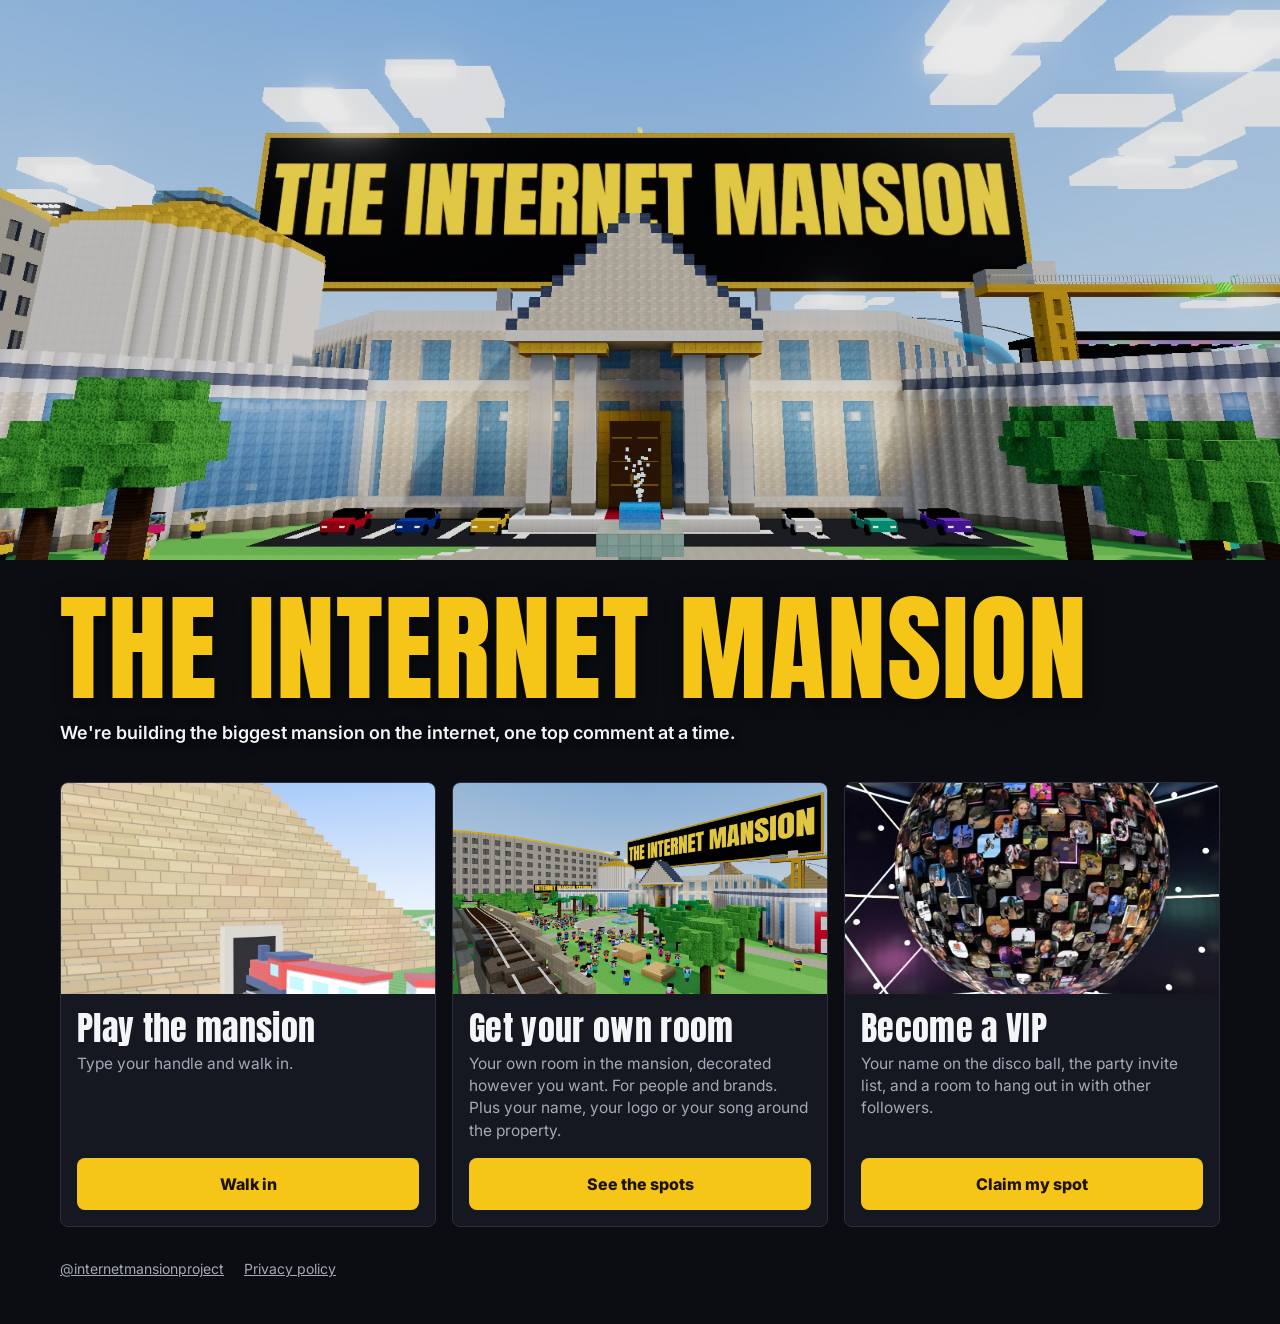
==== commit bb7807af: "Update the landing page: game door, your own room, new top image New door order, a clear mansion sho" ====
--- a/index.html
+++ b/index.html
@@ -7,7 +7,7 @@
 <meta name="description" content="We're building the biggest mansion on the internet, one top comment at a time.">
 <meta property="og:title" content="The Internet Mansion Project">
 <meta property="og:description" content="We're building the biggest mansion on the internet, one top comment at a time.">
-<meta property="og:image" content="https://internetmansionproject.com/assets/mansion.jpg">
+<meta property="og:image" content="https://internetmansionproject.com/assets/mansion_front.jpg">
 <meta property="og:url" content="https://internetmansionproject.com/">
 <meta name="theme-color" content="#0b0d12">
 <link rel="icon" href="assets/logo.jpg">
@@ -31,9 +31,8 @@
   a { color: inherit; }
   img { display: block; width: 100%; }
 
-  .hero { position: relative; display: flex; flex-direction: column; justify-content: flex-end; min-height: 500px; padding: 24px 16px 28px; background: #05060a url("assets/mansion.jpg") center 45% / cover no-repeat; }
-  .hero::after { content: ""; position: absolute; inset: 0; background: linear-gradient(to bottom, rgba(11,13,18,.05) 25%, rgba(11,13,18,.72) 62%, var(--ink) 100%); }
-  .hero > * { position: relative; z-index: 1; }
+  .hero-pic { height: auto; aspect-ratio: 16 / 9; object-fit: cover; }
+  .hero-text { padding: 20px 16px 24px; }
   h1 { margin: 0; font: 400 clamp(62px, 19vw, 118px)/1.02 var(--display); color: var(--gold); letter-spacing: .01em; text-shadow: 0 3px 18px rgba(0,0,0,.65); }
   .lead { margin: 12px 0 0; font-size: 18px; font-weight: 600; text-shadow: 0 1px 10px rgba(0,0,0,.8); }
 
@@ -51,43 +50,47 @@
   footer { display: flex; flex-wrap: wrap; gap: 8px 20px; padding: 28px 16px 40px; color: var(--muted); font-size: 14px; }
 
   @media (min-width: 860px) {
-    .hero { min-height: 480px; padding: 40px max(24px, calc((100vw - 1160px) / 2)) 36px; }
+    .hero-pic { aspect-ratio: auto; height: min(56vw, 560px); object-position: center 42%; }
+    .hero-text { padding: 28px max(24px, calc((100vw - 1160px) / 2)) 32px; }
     .doors { grid-template-columns: repeat(3, 1fr); gap: 16px; max-width: 1208px; margin: 0 auto; padding: 4px 24px 0; }
     footer { max-width: 1208px; margin: 0 auto; padding: 32px 24px 44px; }
   }
 </style>
 </head>
 <body>
-<header class="hero">
-  <h1>THE INTERNET MANSION</h1>
-  <p class="lead">We're building the biggest mansion on the internet, one top comment at a time.</p>
+<header>
+  <img class="hero-pic" src="assets/mansion_front.jpg" width="1600" height="900" alt="The mansion from the front drive in the game, under the giant Internet Mansion sign">
+  <div class="hero-text">
+    <h1>THE INTERNET MANSION</h1>
+    <p class="lead">We're building the biggest mansion on the internet, one top comment at a time.</p>
+  </div>
 </header>
 
 <main class="doors">
-  <a class="door" href="vip/">
-    <img class="vip-pic" src="assets/hero.jpg" width="960" height="540" alt="The giant disco ball covered in follower pictures">
-    <div class="door-body">
-      <h2>Become a VIP</h2>
-      <p>Your name on the disco ball, the party invite list, and a room to call home.</p>
-      <span class="cta">Claim my spot</span>
-    </div>
-  </a>
-
   <a class="door" href="https://internetmansionproject.com/world/">
-    <img src="assets/world.jpg" width="1080" height="860" alt="A pyramid and a train on the mansion property" loading="lazy">
+    <img src="assets/world.jpg" width="1080" height="860" alt="A pyramid and a train on the mansion property">
     <div class="door-body">
       <h2>Play the mansion</h2>
-      <p>The whole property is playable in 3D. Sign up and walk in.</p>
+      <p>Type your handle and walk in.</p>
       <span class="cta">Walk in</span>
     </div>
   </a>
 
   <a class="door" href="sponsor/">
-    <img src="assets/sign.jpg" width="960" height="640" alt="The giant Internet Mansion sign with an empty presented-by spot" loading="lazy">
+    <img src="assets/mansion_room.jpg" width="1280" height="720" alt="The mansion from the front lawn in the game, under the giant Internet Mansion sign" loading="lazy">
     <div class="door-body">
-      <h2>Sponsor the mansion</h2>
-      <p>Put your name, your brand, or your song inside the mansion.</p>
+      <h2>Get your own room</h2>
+      <p>Your own room in the mansion, decorated however you want. For people and brands. Plus your name, your logo or your song around the property.</p>
       <span class="cta">See the spots</span>
+    </div>
+  </a>
+
+  <a class="door" href="vip/">
+    <img class="vip-pic" src="assets/hero.jpg" width="960" height="540" alt="The giant disco ball covered in follower pictures" loading="lazy">
+    <div class="door-body">
+      <h2>Become a VIP</h2>
+      <p>Your name on the disco ball, the party invite list, and a room to hang out in with other followers.</p>
+      <span class="cta">Claim my spot</span>
     </div>
   </a>
 </main>
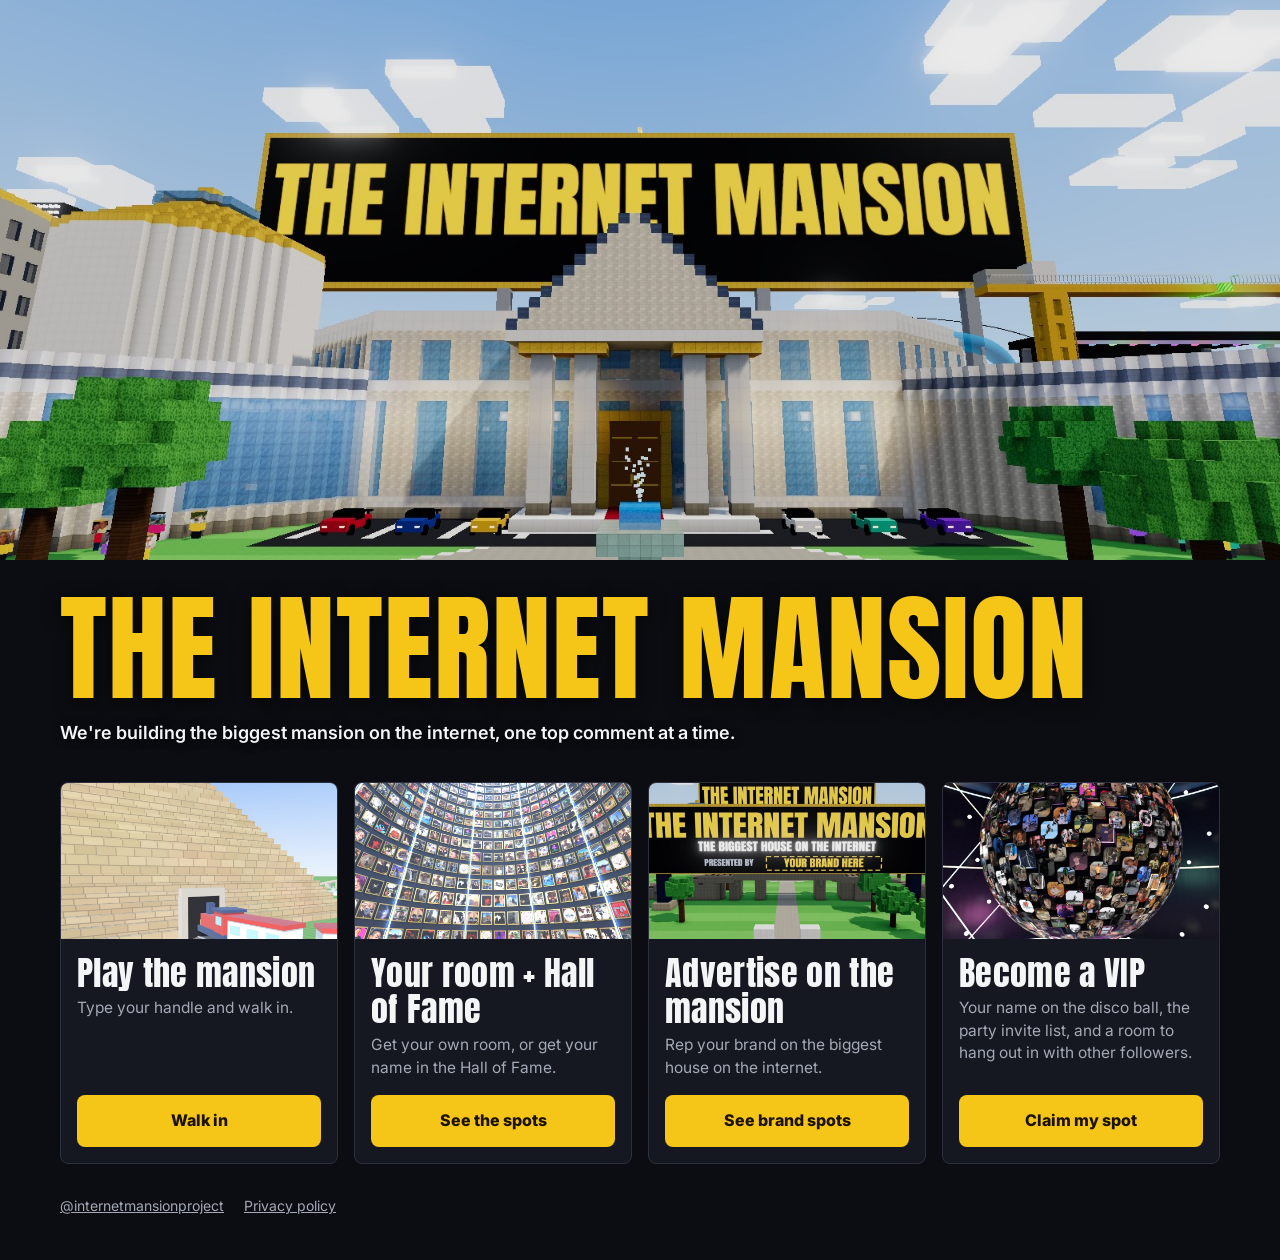
==== commit 5e594a33: "Main page gets 4 boxes, Hall of Fame moves up on the sponsor page New Your room + Hall of Fame box a" ====
--- a/index.html
+++ b/index.html
@@ -52,7 +52,7 @@
   @media (min-width: 860px) {
     .hero-pic { aspect-ratio: auto; height: min(56vw, 560px); object-position: center 42%; }
     .hero-text { padding: 28px max(24px, calc((100vw - 1160px) / 2)) 32px; }
-    .doors { grid-template-columns: repeat(3, 1fr); gap: 16px; max-width: 1208px; margin: 0 auto; padding: 4px 24px 0; }
+    .doors { grid-template-columns: repeat(4, 1fr); gap: 16px; max-width: 1208px; margin: 0 auto; padding: 4px 24px 0; }
     footer { max-width: 1208px; margin: 0 auto; padding: 32px 24px 44px; }
   }
 </style>
@@ -77,11 +77,20 @@
   </a>
 
   <a class="door" href="sponsor/">
-    <img src="assets/mansion_room.jpg" width="1280" height="720" alt="The mansion from the front lawn in the game, under the giant Internet Mansion sign" loading="lazy">
+    <img src="assets/hall.jpg" width="1080" height="608" alt="The Hall of Fame wall covered in follower pictures" loading="lazy">
     <div class="door-body">
-      <h2>Get your own room</h2>
-      <p>Your own room in the mansion, decorated however you want. For people and brands. Plus your name, your logo or your song around the property.</p>
+      <h2>Your room + Hall of Fame</h2>
+      <p>Get your own room, or get your name in the Hall of Fame.</p>
       <span class="cta">See the spots</span>
+    </div>
+  </a>
+
+  <a class="door" href="sponsor/#brands">
+    <img src="assets/sign.jpg" width="960" height="640" alt="The giant Internet Mansion sign with a sample Presented By line for your brand" loading="lazy">
+    <div class="door-body">
+      <h2>Advertise on the mansion</h2>
+      <p>Rep your brand on the biggest house on the internet.</p>
+      <span class="cta">See brand spots</span>
     </div>
   </a>
 
